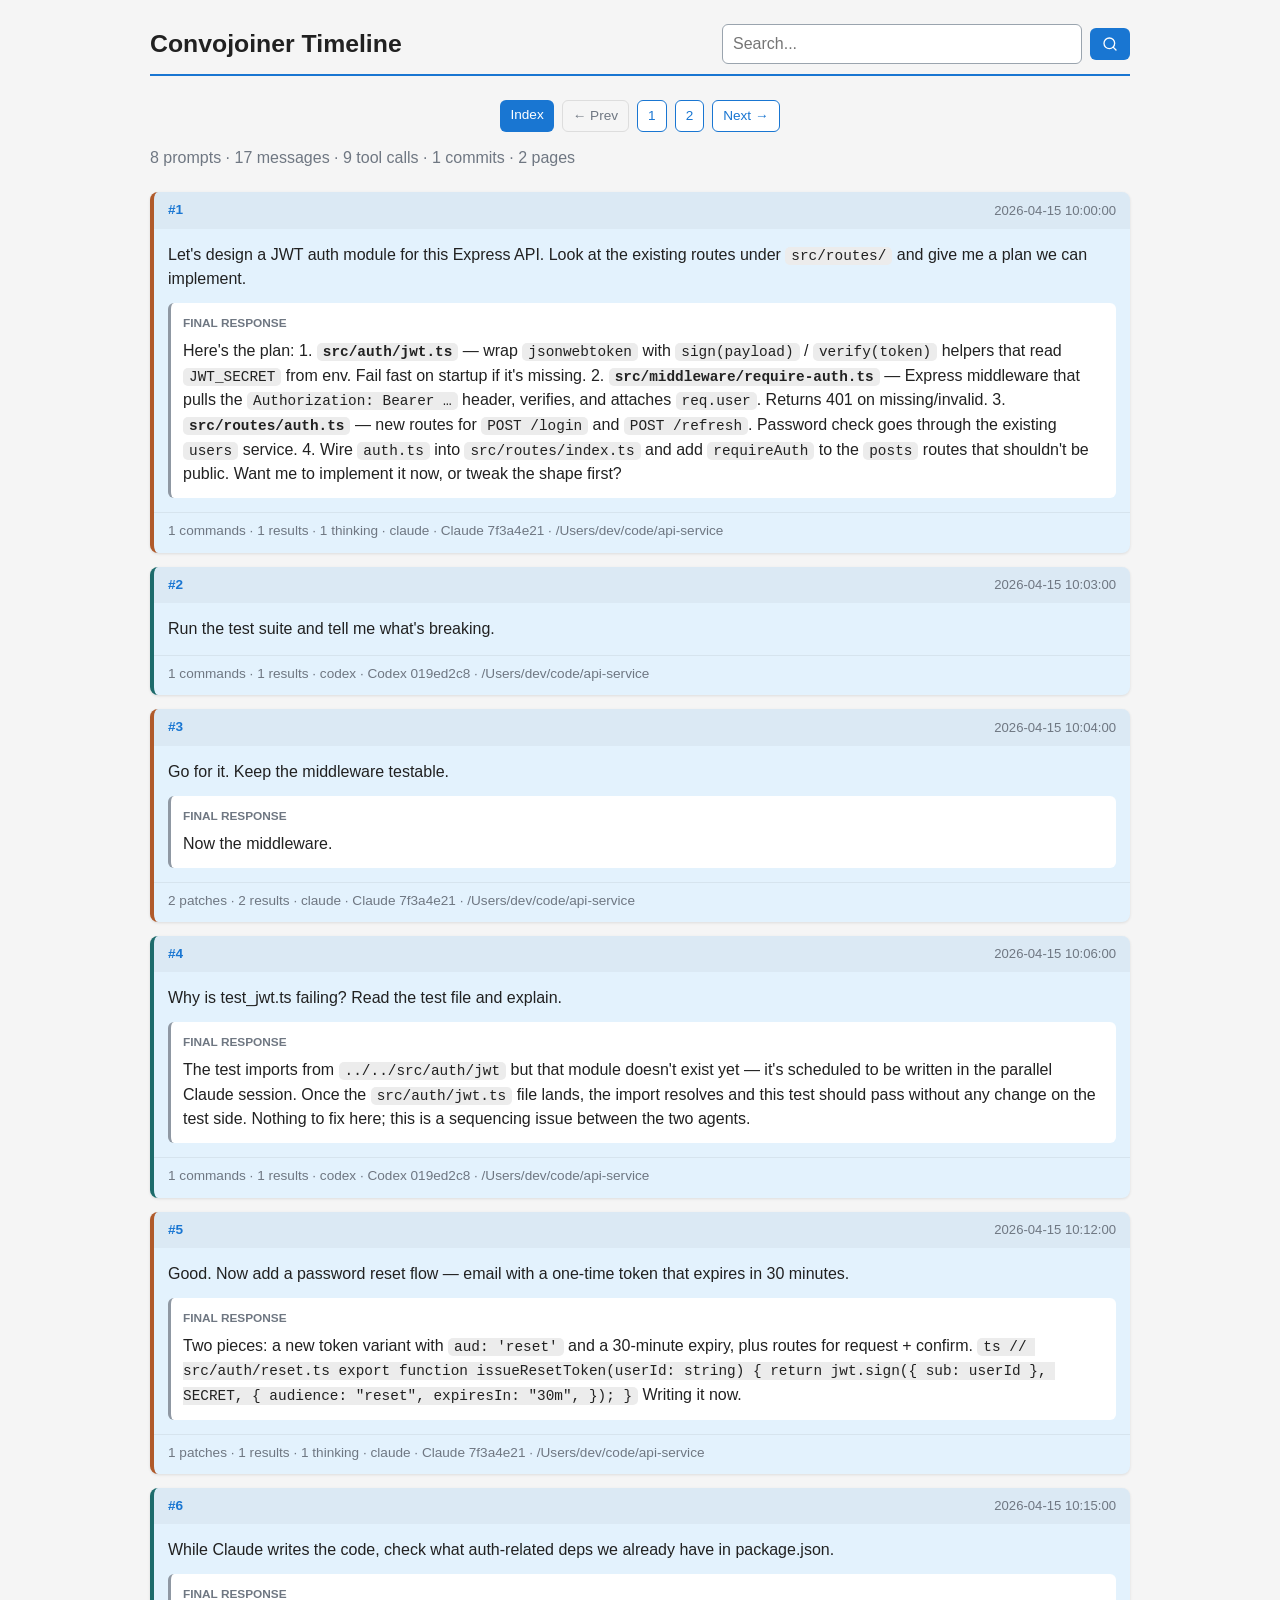
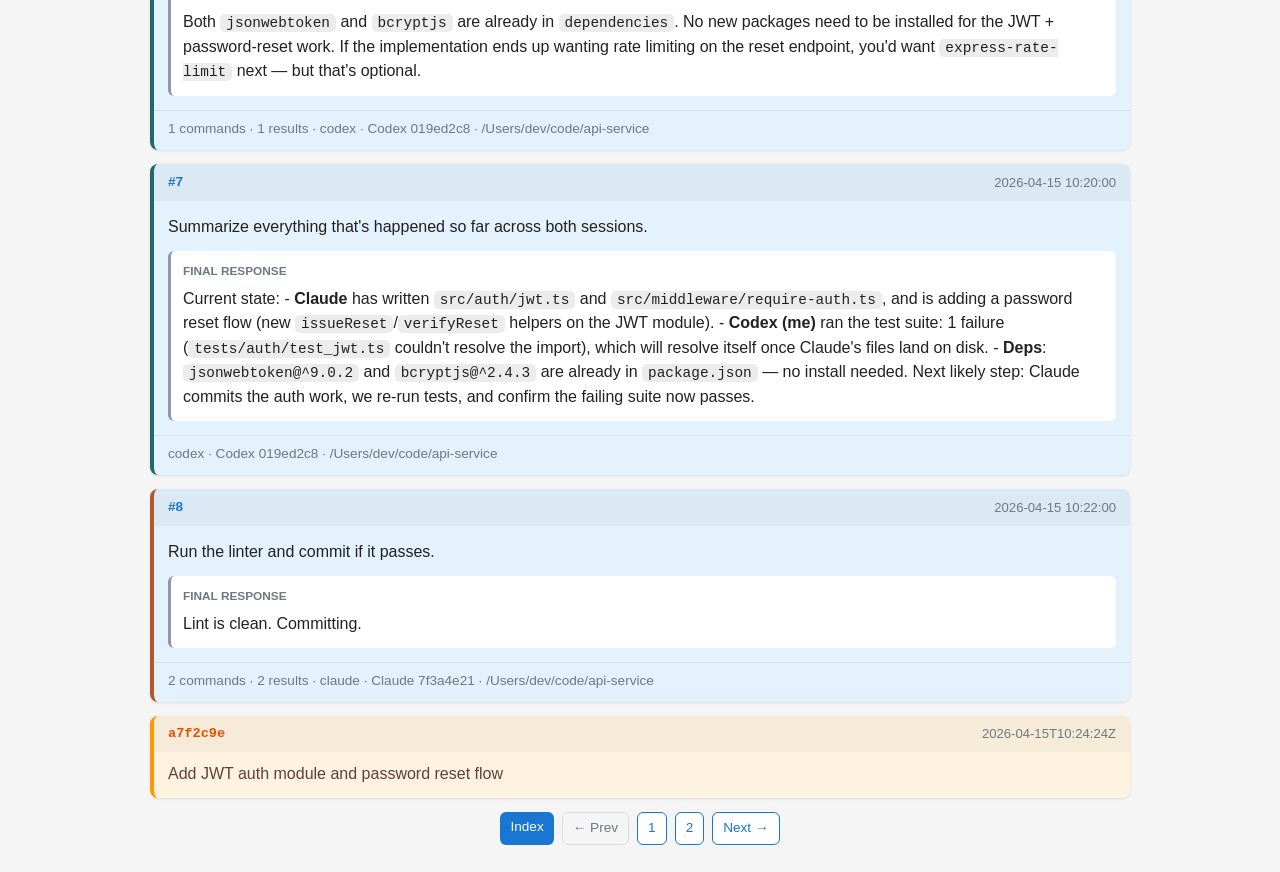
==== docs/index.html @ efa9146a "Publish a live demo site to docs/ for GitHub Pages Convojoiner now ships with a generated demo of th" ====
<!doctype html>
<html lang="en">
<head>
<meta charset="utf-8">
<meta name="viewport" content="width=device-width, initial-scale=1">
<title>Convojoiner Timeline - Index</title>
<link rel="icon" href="data:,">
<link rel="stylesheet" href="static/styles.css">
<style>.lane-header.claude { border-top: 4px solid #b05a2a; }
.index-item.claude { border-left-color: #b05a2a; }
.lane-header.cline { border-top: 4px solid #6b46c1; }
.index-item.cline { border-left-color: #6b46c1; }
.lane-header.codex { border-top: 4px solid #1d6b6b; }
.index-item.codex { border-left-color: #1d6b6b; }</style>
</head>
<body class="index-body">
<div class="container">
  <div class="header-row">
    <h1>Convojoiner Timeline</h1>
    <div class="search">
      <input id="search-input" type="search" placeholder="Search..." aria-label="Search index">
      <button id="search-button" type="button" aria-label="Search">
        <svg xmlns="http://www.w3.org/2000/svg" width="16" height="16" viewBox="0 0 24 24" fill="none" stroke="currentColor" stroke-width="2" stroke-linecap="round" stroke-linejoin="round"><circle cx="11" cy="11" r="8"></circle><path d="m21 21-4.35-4.35"></path></svg>
      </button>
    </div>
  </div>
  <nav class="pagination" aria-label="Pagination"><span class="current">Index</span><span class="disabled">&larr; Prev</span><a href="page-001.html">1</a><a href="page-002.html">2</a><a href="page-001.html">Next &rarr;</a></nav>
  <p class="stats">8 prompts &middot; 17 messages &middot; 9 tool calls &middot; 1 commits &middot; 2 pages</p>
  <div id="index-items"><article class="index-item claude">
  <a href="page-001.html#event-1">
    <div class="index-item-header">
      <span class="index-item-number">#1</span>
      <time datetime="2026-04-15T10:00:00Z">2026-04-15 10:00:00</time>
    </div>
    <div class="index-item-content"><p>Let's design a JWT auth module for this Express API. Look at the existing routes under <code>src/routes/</code> and give me a plan we can implement.</p><div class="index-item-response"><div class="index-item-response-label">Final response</div><p>Here's the plan: 1. <strong><code>src/auth/jwt.ts</code></strong> — wrap <code>jsonwebtoken</code> with <code>sign(payload)</code> / <code>verify(token)</code> helpers that read <code>JWT_SECRET</code> from env. Fail fast on startup if it's missing. 2. <strong><code>src/middleware/require-auth.ts</code></strong> — Express middleware that pulls the <code>Authorization: Bearer …</code> header, verifies, and attaches <code>req.user</code>. Returns 401 on missing/invalid. 3. <strong><code>src/routes/auth.ts</code></strong> — new routes for <code>POST /login</code> and <code>POST /refresh</code>. Password check goes through the existing <code>users</code> service. 4. Wire <code>auth.ts</code> into <code>src/routes/index.ts</code> and add <code>requireAuth</code> to the <code>posts</code> routes that shouldn't be public. Want me to implement it now, or tweak the shape first?</p></div></div>
  </a>
  <div class="index-item-stats">1 commands · 1 results · 1 thinking · claude · Claude 7f3a4e21 · /Users/dev/code/api-service</div>
</article>
<article class="index-item codex">
  <a href="page-001.html#event-7">
    <div class="index-item-header">
      <span class="index-item-number">#2</span>
      <time datetime="2026-04-15T10:03:00Z">2026-04-15 10:03:00</time>
    </div>
    <div class="index-item-content"><p>Run the test suite and tell me what's breaking.</p></div>
  </a>
  <div class="index-item-stats">1 commands · 1 results · codex · Codex 019ed2c8 · /Users/dev/code/api-service</div>
</article>
<article class="index-item claude">
  <a href="page-001.html#event-9">
    <div class="index-item-header">
      <span class="index-item-number">#3</span>
      <time datetime="2026-04-15T10:04:00Z">2026-04-15 10:04:00</time>
    </div>
    <div class="index-item-content"><p>Go for it. Keep the middleware testable.</p><div class="index-item-response"><div class="index-item-response-label">Final response</div><p>Now the middleware.</p></div></div>
  </a>
  <div class="index-item-stats">2 patches · 2 results · claude · Claude 7f3a4e21 · /Users/dev/code/api-service</div>
</article>
<article class="index-item codex">
  <a href="page-001.html#event-15">
    <div class="index-item-header">
      <span class="index-item-number">#4</span>
      <time datetime="2026-04-15T10:06:00Z">2026-04-15 10:06:00</time>
    </div>
    <div class="index-item-content"><p>Why is test_jwt.ts failing? Read the test file and explain.</p><div class="index-item-response"><div class="index-item-response-label">Final response</div><p>The test imports from <code>../../src/auth/jwt</code> but that module doesn't exist yet — it's scheduled to be written in the parallel Claude session. Once the <code>src/auth/jwt.ts</code> file lands, the import resolves and this test should pass without any change on the test side. Nothing to fix here; this is a sequencing issue between the two agents.</p></div></div>
  </a>
  <div class="index-item-stats">1 commands · 1 results · codex · Codex 019ed2c8 · /Users/dev/code/api-service</div>
</article>
<article class="index-item claude">
  <a href="page-001.html#event-21">
    <div class="index-item-header">
      <span class="index-item-number">#5</span>
      <time datetime="2026-04-15T10:12:00Z">2026-04-15 10:12:00</time>
    </div>
    <div class="index-item-content"><p>Good. Now add a password reset flow — email with a one-time token that expires in 30 minutes.</p><div class="index-item-response"><div class="index-item-response-label">Final response</div><p>Two pieces: a new token variant with <code>aud: 'reset'</code> and a 30-minute expiry, plus routes for request + confirm. <code>ts // src/auth/reset.ts export function issueResetToken(userId: string) { return jwt.sign({ sub: userId }, SECRET, { audience: "reset", expiresIn: "30m", }); }</code> Writing it now.</p></div></div>
  </a>
  <div class="index-item-stats">1 patches · 1 results · 1 thinking · claude · Claude 7f3a4e21 · /Users/dev/code/api-service</div>
</article>
<article class="index-item codex">
  <a href="page-002.html#event-26">
    <div class="index-item-header">
      <span class="index-item-number">#6</span>
      <time datetime="2026-04-15T10:15:00Z">2026-04-15 10:15:00</time>
    </div>
    <div class="index-item-content"><p>While Claude writes the code, check what auth-related deps we already have in package.json.</p><div class="index-item-response"><div class="index-item-response-label">Final response</div><p>Both <code>jsonwebtoken</code> and <code>bcryptjs</code> are already in <code>dependencies</code>. No new packages need to be installed for the JWT + password-reset work. If the implementation ends up wanting rate limiting on the reset endpoint, you'd want <code>express-rate-limit</code> next — but that's optional.</p></div></div>
  </a>
  <div class="index-item-stats">1 commands · 1 results · codex · Codex 019ed2c8 · /Users/dev/code/api-service</div>
</article>
<article class="index-item codex">
  <a href="page-002.html#event-30">
    <div class="index-item-header">
      <span class="index-item-number">#7</span>
      <time datetime="2026-04-15T10:20:00Z">2026-04-15 10:20:00</time>
    </div>
    <div class="index-item-content"><p>Summarize everything that's happened so far across both sessions.</p><div class="index-item-response"><div class="index-item-response-label">Final response</div><p>Current state: - <strong>Claude</strong> has written <code>src/auth/jwt.ts</code> and <code>src/middleware/require-auth.ts</code>, and is adding a password reset flow (new <code>issueReset</code>/<code>verifyReset</code> helpers on the JWT module). - <strong>Codex (me)</strong> ran the test suite: 1 failure (<code>tests/auth/test_jwt.ts</code> couldn't resolve the import), which will resolve itself once Claude's files land on disk. - <strong>Deps</strong>: <code>jsonwebtoken@^9.0.2</code> and <code>bcryptjs@^2.4.3</code> are already in <code>package.json</code> — no install needed. Next likely step: Claude commits the auth work, we re-run tests, and confirm the failing suite now passes.</p></div></div>
  </a>
  <div class="index-item-stats">codex · Codex 019ed2c8 · /Users/dev/code/api-service</div>
</article>
<article class="index-item claude">
  <a href="page-002.html#event-32">
    <div class="index-item-header">
      <span class="index-item-number">#8</span>
      <time datetime="2026-04-15T10:22:00Z">2026-04-15 10:22:00</time>
    </div>
    <div class="index-item-content"><p>Run the linter and commit if it passes.</p><div class="index-item-response"><div class="index-item-response-label">Final response</div><p>Lint is clean. Committing.</p></div></div>
  </a>
  <div class="index-item-stats">2 commands · 2 results · claude · Claude 7f3a4e21 · /Users/dev/code/api-service</div>
</article>
<article class="index-commit">
  <div class="index-commit-header">
    <span class="index-commit-hash">a7f2c9e</span>
    <time datetime="2026-04-15T10:24:24Z">2026-04-15T10:24:24Z</time>
  </div>
  <div class="index-commit-msg">Add JWT auth module and password reset flow</div>
</article></div>
  <nav class="pagination" aria-label="Pagination"><span class="current">Index</span><span class="disabled">&larr; Prev</span><a href="page-001.html">1</a><a href="page-002.html">2</a><a href="page-001.html">Next &rarr;</a></nav>
</div>
<script src="static/index.js"></script>
</body>
</html>
---- docs/static/styles.css ----
:root {
  --bg: #f5f5f5;
  --card: #ffffff;
  --text: #212121;
  --muted: #6f7782;
  --line: #d8dde4;
  --user-bg: #e3f2fd;
  --user-border: #1976d2;
  --assistant-bg: #ffffff;
  --assistant-border: #8f98a3;
  --thinking-bg: #fff8e1;
  --thinking-border: #f5b400;
  --tool-bg: #f3e5f5;
  --tool-border: #8e24aa;
  --result-bg: #e8f5e9;
  --error-bg: #ffebee;
  --code-bg: #263238;
  --code-text: #d7e8d0;
  --commit-bg: #fff3e0;
  --commit-border: #ff9800;
}
/* Per-provider accent colors are generated from the adapter registry
   and injected as an inline <style> block in each HTML page. */

* { box-sizing: border-box; }

body {
  margin: 0;
  background: var(--bg);
  color: var(--text);
  font-family: -apple-system, BlinkMacSystemFont, "Segoe UI", Roboto, sans-serif;
  line-height: 1.5;
}

.hidden { display: none; }

/* ---------- Pagination (shared) ---------- */
.pagination {
  display: flex;
  justify-content: center;
  gap: 8px;
  margin: 14px 0;
  flex-wrap: wrap;
}
.pagination a,
.pagination span {
  padding: 5px 10px;
  border-radius: 6px;
  text-decoration: none;
  font-size: 0.85rem;
}
.pagination a {
  background: var(--card);
  color: var(--user-border);
  border: 1px solid var(--user-border);
}
.pagination a:hover { background: var(--user-bg); }
.pagination .current { background: var(--user-border); color: #fff; }
.pagination .disabled { color: var(--muted); border: 1px solid #ddd; }

/* ---------- Page (timeline) ---------- */
.topbar {
  background: rgba(245, 245, 245, 0.96);
  border-bottom: 1px solid var(--line);
}
.topbar-inner { max-width: 1680px; margin: 0 auto; padding: 14px 16px; }
.topbar h1 { font-size: 1.35rem; margin: 0 0 8px; line-height: 1.3; }
.topbar h1 a { color: inherit; text-decoration: none; }
.summary { color: var(--muted); font-size: 0.9rem; }

.controls {
  display: grid;
  grid-template-columns: repeat(auto-fit, minmax(150px, 1fr));
  gap: 10px;
  margin-top: 12px;
}
.control-group {
  background: var(--card);
  border: 1px solid var(--line);
  border-radius: 8px;
  padding: 8px;
}
.control-title {
  color: var(--muted);
  font-size: 0.72rem;
  font-weight: 700;
  letter-spacing: 0.06em;
  margin-bottom: 6px;
  text-transform: uppercase;
  display: flex;
  align-items: center;
  gap: 6px;
}
.control-help {
  position: relative;
  display: inline-flex;
  align-items: center;
  justify-content: center;
  width: 14px;
  height: 14px;
  border-radius: 50%;
  background: var(--line);
  color: var(--text);
  font-size: 0.65rem;
  font-weight: 700;
  cursor: help;
  letter-spacing: 0;
  text-transform: none;
}
.control-help:focus { outline: 2px solid var(--user-border); outline-offset: 1px; }
.control-help-popover {
  display: none;
  position: absolute;
  top: calc(100% + 6px);
  left: 0;
  z-index: 20;
  width: 240px;
  padding: 8px 10px;
  background: var(--text);
  color: #fff;
  border-radius: 6px;
  font-size: 0.75rem;
  font-weight: 400;
  letter-spacing: 0;
  text-transform: none;
  line-height: 1.35;
  box-shadow: 0 4px 12px rgba(0,0,0,0.18);
}
.control-help:hover .control-help-popover,
.control-help:focus .control-help-popover { display: block; }
.chips { display: flex; flex-wrap: wrap; gap: 6px; align-content: flex-start; align-items: flex-start; }
.control-group .chips { height: 141px; overflow-y: auto; padding-right: 2px; }
.chip {
  display: inline-flex;
  align-items: center;
  gap: 5px;
  border: 1px solid var(--line);
  border-radius: 999px;
  padding: 3px 8px;
  background: #fafafa;
  font-size: 0.82rem;
  max-width: 100%;
}
.chip span { overflow: hidden; text-overflow: ellipsis; white-space: nowrap; }

input[type="search"], select {
  width: 100%;
  border: 1px solid var(--line);
  border-radius: 6px;
  padding: 7px 9px;
  background: #fff;
  color: var(--text);
  font: inherit;
}
button {
  border: 1px solid var(--line);
  border-radius: 6px;
  background: #fff;
  color: var(--text);
  cursor: pointer;
  font: inherit;
  padding: 6px 10px;
}
button:hover { background: #f0f3f6; }

main { max-width: 1680px; margin: 0 auto; padding: 16px; }
.session-title { font-weight: 700; font-size: 0.9rem; }
.session-meta { color: var(--muted); font-size: 0.78rem; margin-top: 3px; }

.timeline-scroll { padding-bottom: 32px; overflow: visible; }
.lane-grid { display: grid; gap: 8px; align-items: start; min-width: min-content; justify-content: center; }

.corner-cell { position: sticky; top: 0; z-index: 6; background: var(--bg); }
.lane-header, .time-cell { background: var(--bg); }
.lane-header {
  position: sticky;
  top: 0;
  z-index: 5;
  cursor: pointer;
  border: 1px solid var(--line);
  border-radius: 8px;
  padding: 8px 26px 8px 8px;
  min-height: 70px;
  text-align: left;
  font: inherit;
  color: inherit;
  transition: background 0.12s ease;
}
.lane-header:hover { background: #eef2f6; }
.lane-header:focus-visible { outline: 2px solid var(--user-border); outline-offset: 1px; }
.lane-header .lane-toggle-icon {
  position: absolute;
  top: 6px;
  right: 8px;
  color: var(--muted);
  font-size: 1.05rem;
  line-height: 1;
}
.lane-header:hover .lane-toggle-icon { color: var(--user-border); }
.lane-header.collapsed {
  padding: 6px 2px;
  min-height: 52px;
  display: flex;
  align-items: center;
  justify-content: center;
  overflow: hidden;
}
.lane-header.collapsed .lane-toggle-icon { position: static; font-size: 1.1rem; }
.lane-cell-collapsed { min-height: 0; border-top: none; }

.time-cell {
  color: var(--muted);
  font-family: ui-monospace, SFMono-Regular, Menlo, Consolas, monospace;
  font-size: 0.78rem;
  padding: 9px 4px;
  text-align: right;
}
.lane-cell { min-height: 28px; border-top: 1px solid rgba(0, 0, 0, 0.04); }

.event-card {
  margin-bottom: 8px;
  overflow: hidden;
  border-radius: 8px;
  border: 1px solid var(--line);
  border-left: 4px solid var(--assistant-border);
  background: var(--assistant-bg);
  box-shadow: 0 1px 2px rgba(0,0,0,0.05);
}
.event-card.user { background: var(--user-bg); border-left-color: var(--user-border); }
.event-card.assistant { border-left-color: var(--assistant-border); }
.event-card.system { border-left-color: #607d8b; opacity: 0.88; }
.event-card.tool_use,
.event-card.command,
.event-card.file_edit { background: var(--tool-bg); border-left-color: var(--tool-border); }
.event-card.thinking { background: var(--thinking-bg); border-left-color: var(--thinking-border); }
.event-card.tool_result { background: var(--result-bg); border-left-color: #43a047; }
.event-card.error { background: var(--error-bg); border-left-color: #c62828; }

.event-head {
  display: flex;
  align-items: center;
  justify-content: space-between;
  gap: 10px;
  padding: 7px 10px;
  background: rgba(0,0,0,0.035);
  font-size: 0.78rem;
}
.event-title { min-width: 0; font-weight: 700; overflow: hidden; text-overflow: ellipsis; white-space: nowrap; }
.event-actions { display: flex; align-items: center; flex: 0 0 auto; gap: 6px; }
.event-time { color: var(--muted); flex: 0 0 auto; text-decoration: none; }

.event-body { padding: 10px; white-space: pre-wrap; overflow-wrap: anywhere; line-height: 1.45; }
.event-body pre {
  margin: 0;
  white-space: pre-wrap;
  overflow-wrap: anywhere;
  background: var(--code-bg);
  color: var(--code-text);
  border-radius: 6px;
  padding: 10px;
  font-size: 0.8rem;
  line-height: 1.45;
}
.event-body p { margin: 0 0 8px; }
.event-body p:last-child { margin-bottom: 0; }
.event-body ul, .event-body ol { margin: 0 0 8px; padding-left: 22px; }
.event-body li { margin-bottom: 3px; }
.event-body li:last-child { margin-bottom: 0; }
.event-body code {
  background: #ececec;
  color: inherit;
  padding: 1px 6px;
  border-radius: 5px;
  font-size: 0.88em;
  font-family: ui-monospace, SFMono-Regular, Menlo, Consolas, monospace;
}
.event-body pre code { background: transparent; color: inherit; padding: 0; border-radius: 0; font-size: inherit; }
.event-body h1, .event-body h2, .event-body h3,
.event-body h4, .event-body h5, .event-body h6 {
  margin: 4px 0 6px;
  font-size: 1rem;
  line-height: 1.3;
}
.event-body h1 { font-size: 1.15rem; }
.event-body h2 { font-size: 1.08rem; }
.event-body blockquote {
  margin: 0 0 8px;
  padding: 4px 10px;
  border-left: 3px solid var(--line);
  color: var(--muted);
}
.event-body a { color: var(--user-border); }

.detail-collapsed { box-shadow: none; }
.detail-collapsed .event-head { padding-block: 5px; }
.detail-collapsed .event-title { font-weight: 600; }
.expand { flex: 0 0 auto; padding: 2px 7px; font-size: 0.72rem; line-height: 1.25; }

.dense .event-body { padding: 7px; font-size: 0.88rem; }
.dense .event-head { padding: 5px 8px; }

.empty {
  padding: 24px;
  border: 1px dashed var(--line);
  border-radius: 8px;
  background: var(--card);
  color: var(--muted);
}

@media (max-width: 760px) {
  .controls { grid-template-columns: 1fr; }
  .lane-header, .time-cell { top: 0; position: static; }
  main { padding: 10px; }
}

/* ---------- Index ---------- */
.index-body { padding: 24px 16px; }
.container { max-width: 980px; margin: 0 auto; }

.header-row {
  display: flex;
  justify-content: space-between;
  align-items: center;
  flex-wrap: wrap;
  gap: 12px;
  border-bottom: 2px solid var(--user-border);
  padding-bottom: 10px;
  margin-bottom: 24px;
}
.header-row h1 { margin: 0; font-size: 1.55rem; }
.search { display: flex; align-items: center; gap: 8px; }
.search input {
  width: min(360px, 70vw);
  border: 1px solid #9aa4ae;
  border-radius: 6px;
  padding: 7px 10px;
  background: #fff;
  color: var(--text);
  font: inherit;
}
.search button {
  display: inline-flex;
  align-items: center;
  justify-content: center;
  border: 0;
  border-radius: 6px;
  background: var(--user-border);
  color: #fff;
  padding: 8px 12px;
  cursor: pointer;
}

.stats { color: var(--muted); margin: 0 0 22px; font-size: 1rem; }

.index-item,
.index-commit {
  margin-bottom: 14px;
  overflow: hidden;
  border-radius: 8px;
  box-shadow: 0 1px 3px rgba(0,0,0,0.1);
}
.index-item { background: var(--user-bg); border-left: 4px solid var(--user-border); }
.index-item a,
.index-commit a { display: block; color: inherit; text-decoration: none; }
.index-item a:hover { background: rgba(25, 118, 210, 0.08); }

.index-item-header,
.index-commit-header {
  display: flex;
  justify-content: space-between;
  align-items: center;
  gap: 12px;
  padding: 8px 14px;
  background: rgba(0,0,0,0.035);
  font-size: 0.85rem;
}
.index-item-number { color: var(--user-border); font-weight: 700; }

.index-item-content { padding: 14px; }
.index-item-content p { margin: 0 0 10px; white-space: pre-wrap; overflow-wrap: anywhere; }
.index-item-content p:last-child { margin-bottom: 0; }
.index-item-content ul,
.index-item-content ol { margin: 0 0 10px; padding-left: 22px; }
.index-item-content li { margin-bottom: 3px; }
.index-item-content code {
  background: #ececec;
  color: inherit;
  padding: 1px 6px;
  border-radius: 5px;
  font-size: 0.9em;
  font-family: ui-monospace, SFMono-Regular, Menlo, Consolas, monospace;
}
.index-item-content pre {
  margin: 0 0 10px;
  padding: 10px;
  background: rgba(0,0,0,0.06);
  border-radius: 6px;
  overflow-x: auto;
  white-space: pre-wrap;
}
.index-item-content pre code { background: transparent; padding: 0; }
.index-item-content h1, .index-item-content h2, .index-item-content h3,
.index-item-content h4, .index-item-content h5, .index-item-content h6 {
  margin: 4px 0 6px;
  font-size: 1rem;
}
.index-item-content a { color: var(--user-border); }

.index-item-response {
  margin-top: 12px;
  padding: 12px;
  background: var(--card);
  border-left: 3px solid var(--assistant-border);
  border-radius: 6px;
}
.index-item-response-label {
  margin-bottom: 6px;
  color: var(--muted);
  font-size: 0.74rem;
  font-weight: 700;
  text-transform: uppercase;
}
.index-item-stats {
  padding: 8px 14px 11px;
  color: var(--muted);
  border-top: 1px solid rgba(0,0,0,0.06);
  font-size: 0.85rem;
}

.index-commit { padding: 0; background: var(--commit-bg); border-left: 4px solid var(--commit-border); }
.index-commit-hash {
  color: #e65100;
  font-family: ui-monospace, SFMono-Regular, Menlo, Consolas, monospace;
  font-weight: 700;
}
.index-commit-msg { padding: 10px 14px 12px; color: #5d4037; }

time { color: var(--muted); font-size: 0.82rem; text-align: right; }

@media (max-width: 680px) {
  .index-body { padding: 12px 8px; }
  .header-row { align-items: stretch; }
  .search, .search input { width: 100%; }
}
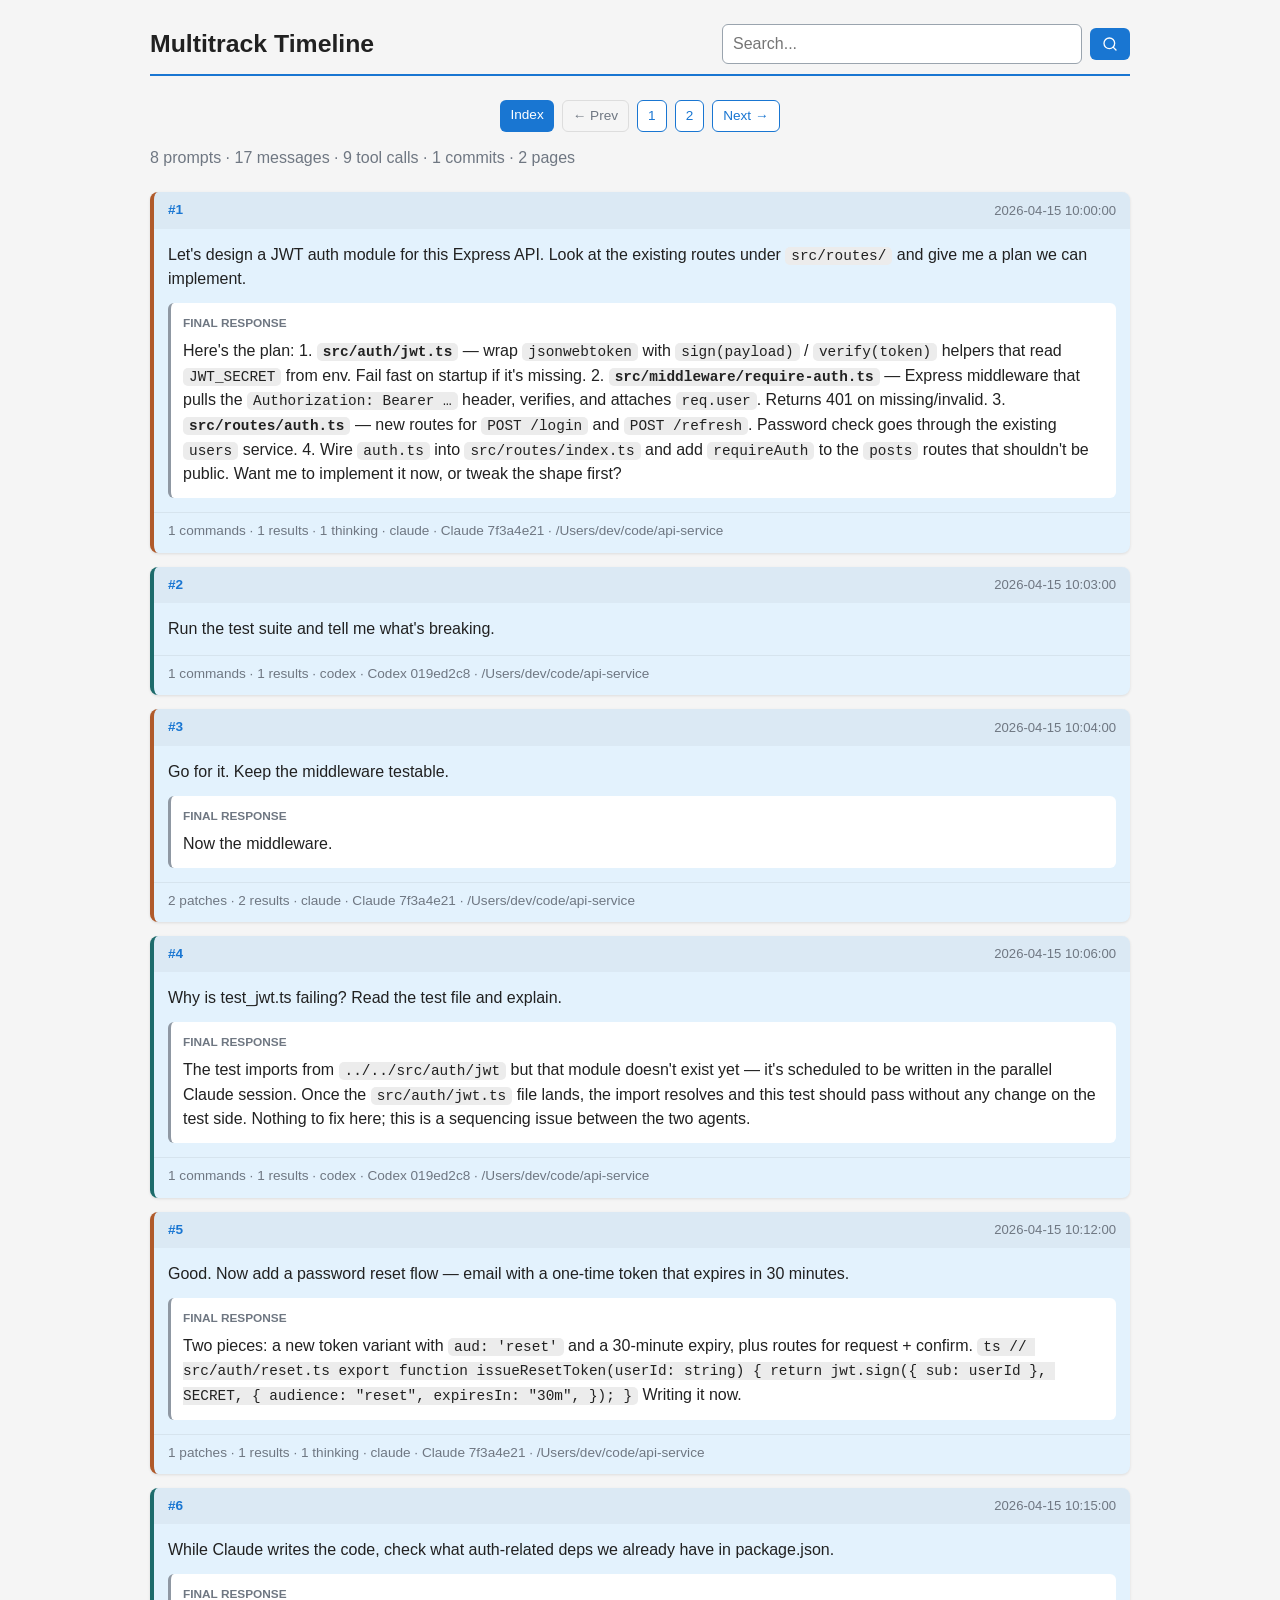
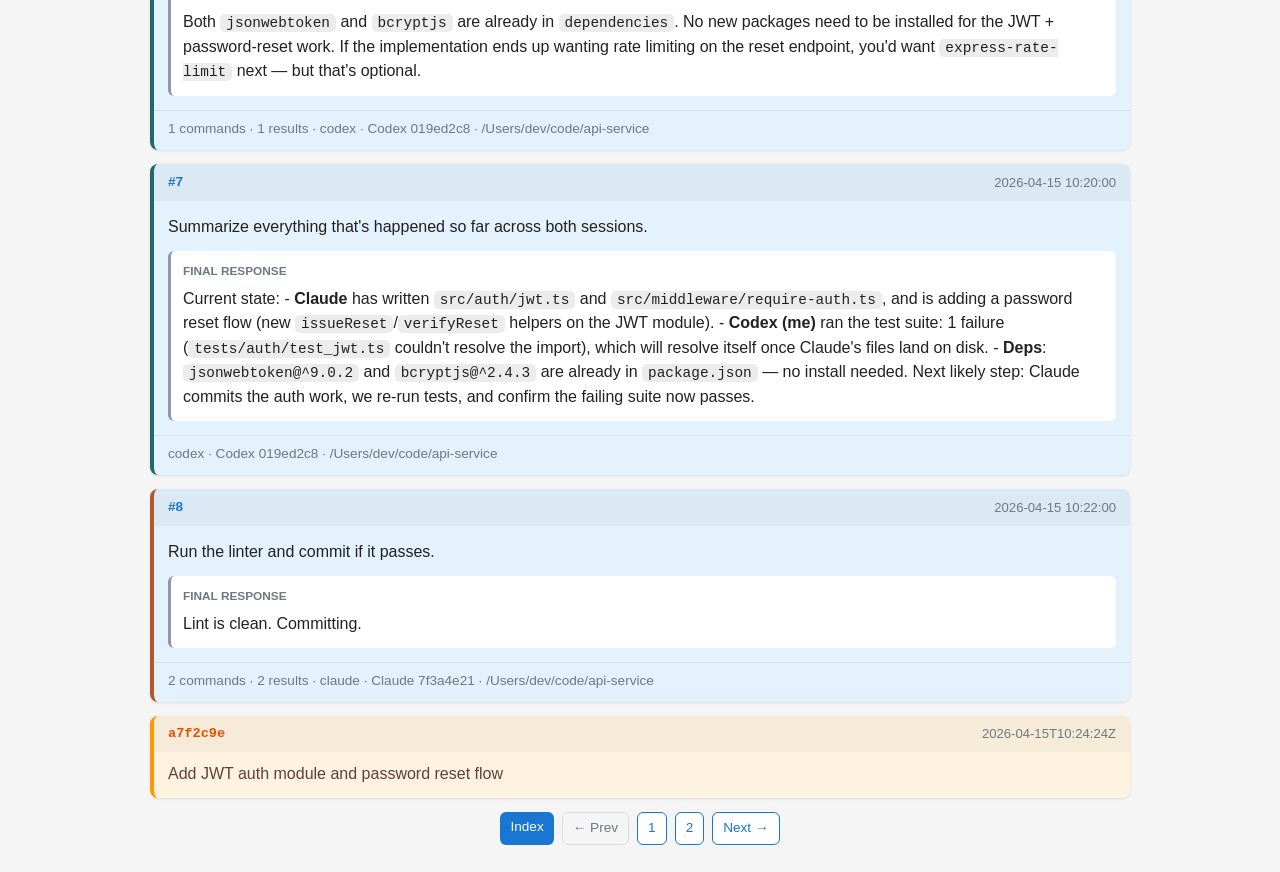
==== commit 73683880: "Rename project from Convojoiner to Multitrack The new name leans on the parallel-track UI: each sess" ====
--- a/docs/index.html
+++ b/docs/index.html
@@ -3,7 +3,7 @@
 <head>
 <meta charset="utf-8">
 <meta name="viewport" content="width=device-width, initial-scale=1">
-<title>Convojoiner Timeline - Index</title>
+<title>Multitrack Timeline - Index</title>
 <link rel="icon" href="data:,">
 <link rel="stylesheet" href="static/styles.css">
 <style>.lane-header.claude { border-top: 4px solid #b05a2a; }
@@ -16,7 +16,7 @@
 <body class="index-body">
 <div class="container">
   <div class="header-row">
-    <h1>Convojoiner Timeline</h1>
+    <h1>Multitrack Timeline</h1>
     <div class="search">
       <input id="search-input" type="search" placeholder="Search..." aria-label="Search index">
       <button id="search-button" type="button" aria-label="Search">
